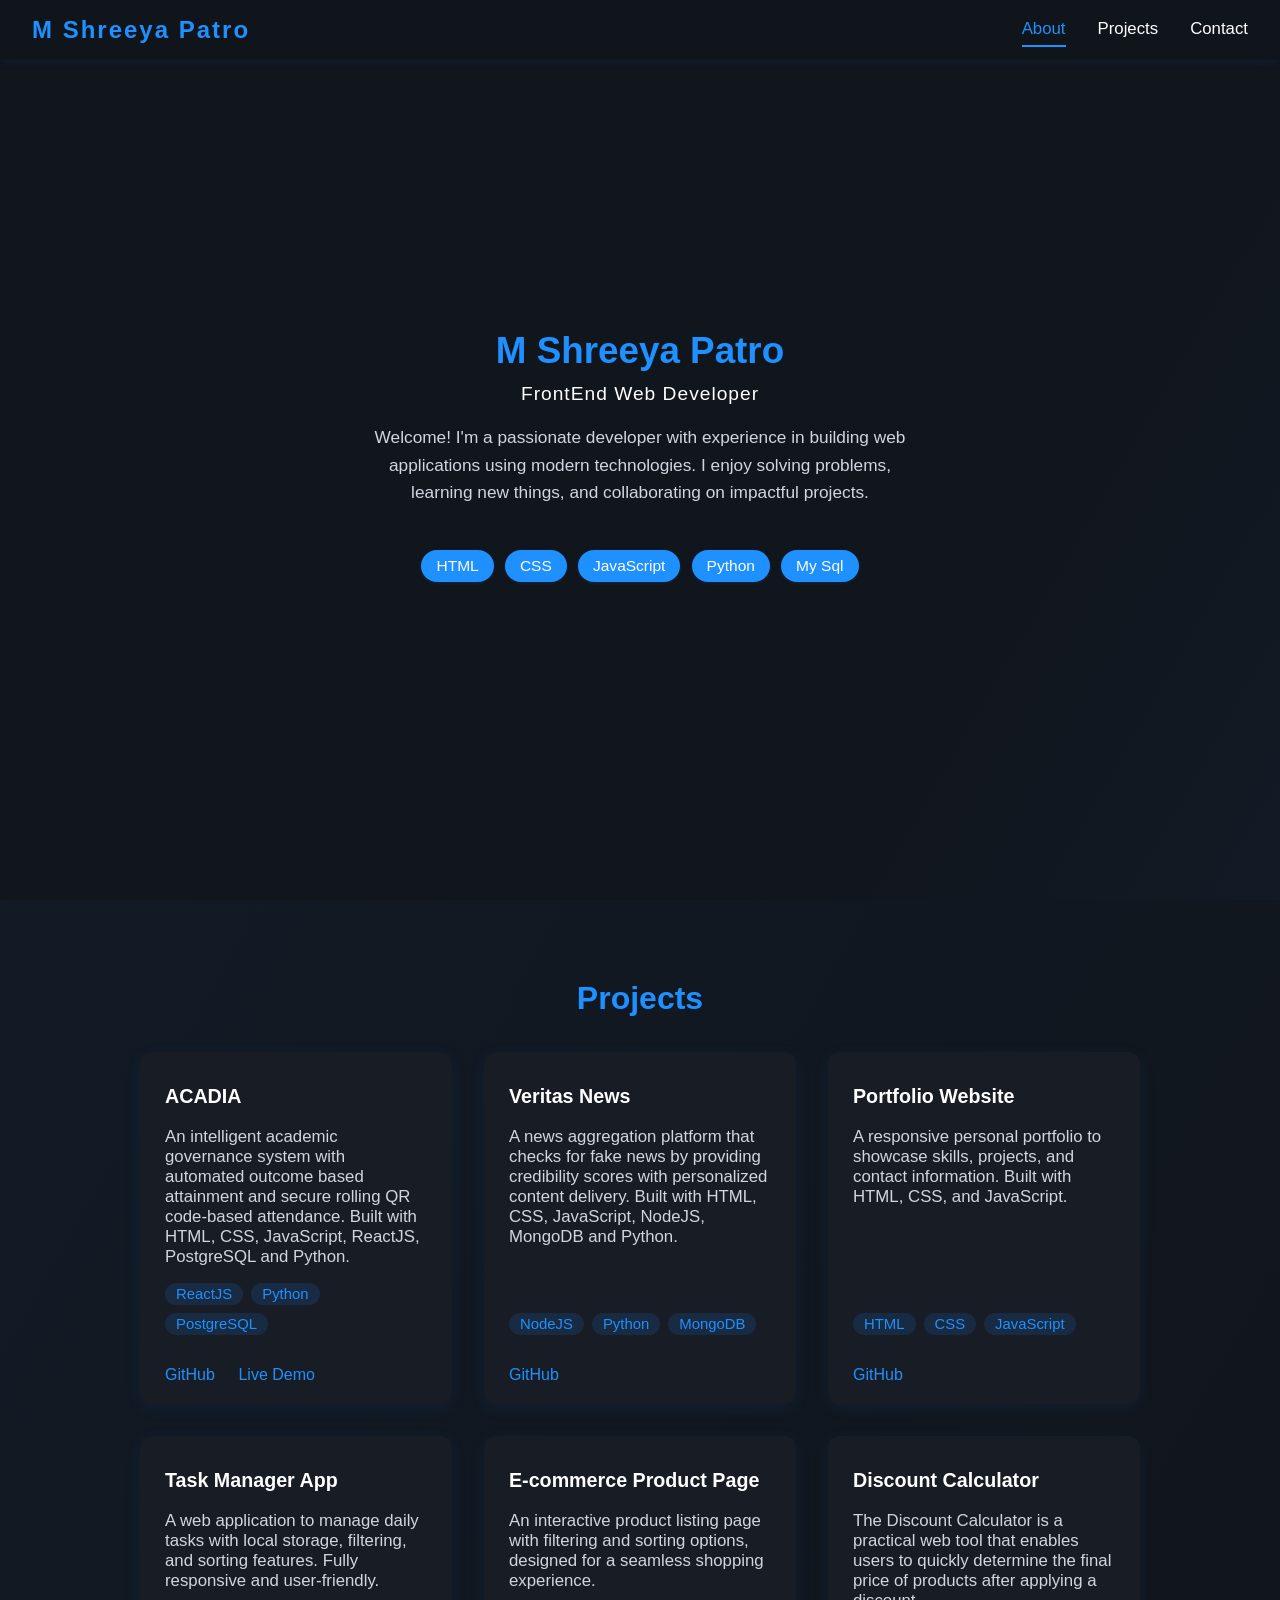
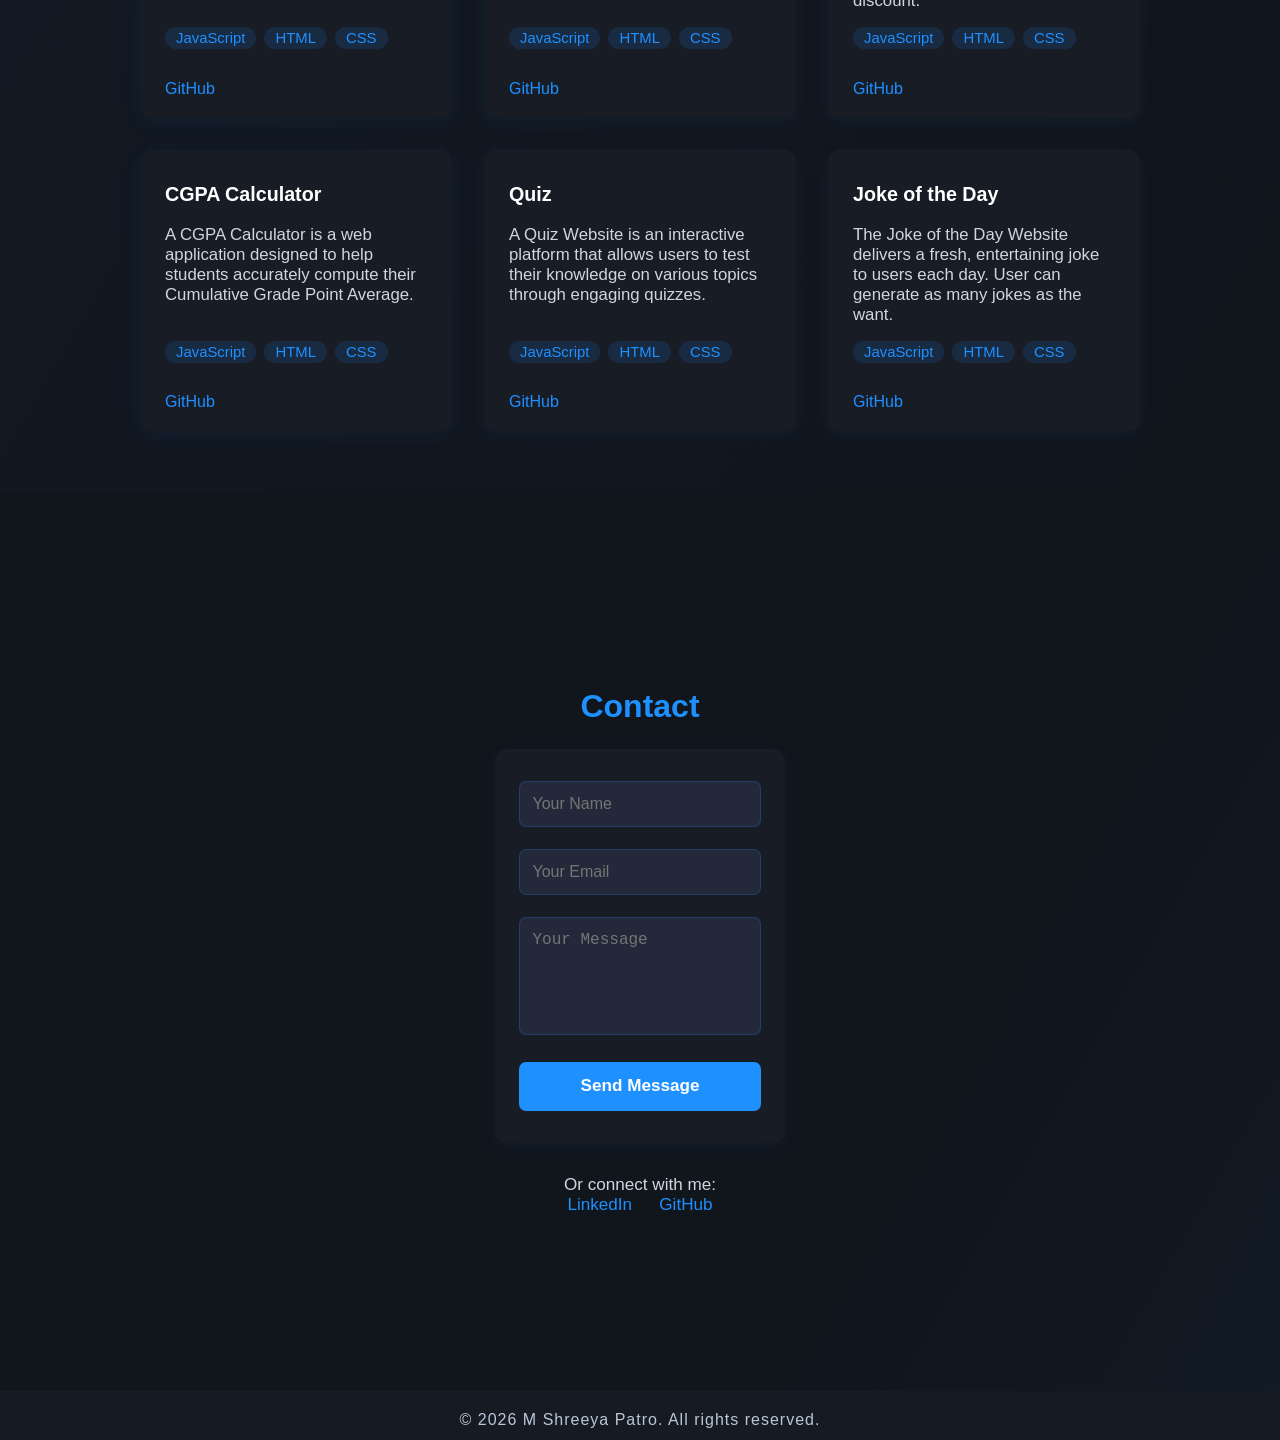
==== portfolio.html @ 54b832b2 "Project Pushed" ====
<!DOCTYPE html>
<html lang="en">
<head>
  <meta charset="UTF-8">
  <meta name="viewport" content="width=device-width, initial-scale=1">
  <title>M Shreeya Patro - Portfolio</title>
  <meta name="description" content="Personal portfolio showcasing skills and projects.">
 <link rel="stylesheet" href="portfolio.css">
</head>
<body>
  <!-- NAVIGATION -->
  <nav>
    <a href="#about" class="nav-logo">M Shreeya Patro</a>
    <div class="nav-links" id="navLinks">
      <a href="#about" class="active">About</a>
      <a href="#projects">Projects</a>
      <a href="#contact">Contact</a>
    </div>
    <div class="nav-toggle" id="navToggle" aria-label="Open navigation" tabindex="0">
      <span></span><span></span><span></span>
    </div>
  </nav>

  <!-- ABOUT SECTION -->
  <section id="about">
    
    <div class="about-title">M Shreeya Patro</div>
    <div class="about-role">FrontEnd Web Developer</div>
    <div class="about-desc">
      Welcome! I'm a passionate developer with experience in building web applications using modern technologies.  
      I enjoy solving problems, learning new things, and collaborating on impactful projects.
    </div>
    <div class="about-skills">
      <span class="skill-badge">HTML</span>
      <span class="skill-badge">CSS</span>
      <span class="skill-badge">JavaScript</span>
      <span class="skill-badge">Python</span>
      <span class="skill-badge">My Sql</span>
    </div>
  </section>

  <!-- PROJECTS SECTION -->
  <section id="projects">
    <div class="projects-title">Projects</div>
    <div class="projects-grid">
      <div class="project-card">
        <div class="project-title">ACADIA</div>
        <div class="project-desc">
          An intelligent academic governance system with automated outcome based attainment and secure rolling QR code-based attendance. Built with HTML, CSS, JavaScript, ReactJS, PostgreSQL and Python.
        </div>
        <div class="project-tags">
          <span class="project-tag">ReactJS</span>
          <span class="project-tag">Python</span>
          <span class="project-tag">PostgreSQL</span>
        </div>
        <div class="project-links">
          <a href="https://github.com/mshreeyapatro/ACADIA-CO-PO-MAPPING-SYSTEM" class="project-link" target="_blank">GitHub</a>
          <a href="https://smart-qr-attend.vercel.app/" class="project-link" target="_blank">Live Demo</a>
        </div>
      </div>
      <div class="project-card">
        <div class="project-title">Veritas News</div>
        <div class="project-desc">
          A news aggregation platform that checks for fake news by providing credibility scores with personalized content delivery. Built with HTML, CSS, JavaScript, NodeJS, MongoDB and Python.
        </div>
        <div class="project-tags">
          <span class="project-tag">NodeJS</span>
          <span class="project-tag">Python</span>
          <span class="project-tag">MongoDB</span>
        </div>
        <div class="project-links">
          <a href="https://github.com/mshreeyapatro/Veritas-News" class="project-link" target="_blank">GitHub</a>
        </div>
      </div>
      <div class="project-card">
        <div class="project-title">Portfolio Website</div>
        <div class="project-desc">
          A responsive personal portfolio to showcase skills, projects, and contact information. Built with HTML, CSS, and JavaScript.
        </div>
        <div class="project-tags">
          <span class="project-tag">HTML</span>
          <span class="project-tag">CSS</span>
          <span class="project-tag">JavaScript</span>
        </div>
        <div class="project-links">
          <a href="https://github.com/mshreeyapatro/M_Shreeya_Patro_Portfolio" class="project-link" target="_blank">GitHub</a>
        </div>
      </div>
      <div class="project-card">
        <div class="project-title">Task Manager App</div>
        <div class="project-desc">
          A web application to manage daily tasks with local storage, filtering, and sorting features. Fully responsive and user-friendly.
        </div>
        <div class="project-tags">
          <span class="project-tag">JavaScript</span>
          <span class="project-tag">HTML</span>
          <span class="project-tag">CSS</span>
        </div>
        <div class="project-links">
          <a href="https://github.com/mshreeyapatro/Task-4-Portfolio-Task-Manager-Product-Listing-Page" class="project-link" target="_blank">GitHub</a>
        </div>
      </div>
      <div class="project-card">
        <div class="project-title">E-commerce Product Page</div>
        <div class="project-desc">
          An interactive product listing page with filtering and sorting options, designed for a seamless shopping experience.
        </div>
        <div class="project-tags">
          <span class="project-tag">JavaScript</span>
          <span class="project-tag">HTML</span>
          <span class="project-tag">CSS</span>
        </div>
        <div class="project-links">
          <a href="https://github.com/mshreeyapatro/Task-4-Portfolio-Task-Manager-Product-Listing-Page" class="project-link" target="_blank">GitHub</a>
        </div>
      </div>
       <div class="project-card">
        <div class="project-title">Discount Calculator</div>
        <div class="project-desc">
          The Discount Calculator is a practical web tool that enables users to quickly determine the final price of products after applying a discount.
        </div>
        <div class="project-tags">
          <span class="project-tag">JavaScript</span>
          <span class="project-tag">HTML</span>
          <span class="project-tag">CSS</span>
        </div>
        <div class="project-links">
          <a href="https://github.com/mshreeyapatro/Task1-Discount-Calculator-Project" class="project-link" target="_blank">GitHub</a>
        </div>
      </div>
       <div class="project-card">
        <div class="project-title">CGPA Calculator</div>
        <div class="project-desc">
          A CGPA Calculator is a web application designed to help students accurately compute their Cumulative Grade Point Average. 
        </div>
        <div class="project-tags">
          <span class="project-tag">JavaScript</span>
          <span class="project-tag">HTML</span>
          <span class="project-tag">CSS</span>
        </div>
        <div class="project-links">
          <a href="https://github.com/mshreeyapatro/Task-2-CGPA-Calculator" class="project-link" target="_blank">GitHub</a>
        </div>
      </div>
       <div class="project-card">
        <div class="project-title">Quiz </div>
        <div class="project-desc">
          A Quiz Website is an interactive platform that allows users to test their knowledge on various topics through engaging quizzes. 
        </div>
        <div class="project-tags">
          <span class="project-tag">JavaScript</span>
          <span class="project-tag">HTML</span>
          <span class="project-tag">CSS</span>
        </div>
        <div class="project-links">
          <a href="https://github.com/mshreeyapatro/Task-3-Quiz-and-Joke-Website" class="project-link" target="_blank">GitHub</a>
        </div>
      </div>
       <div class="project-card">
        <div class="project-title">Joke of the Day</div>
        <div class="project-desc">
          The Joke of the Day Website delivers a fresh, entertaining joke to users each day. User can generate as many jokes as the want.
        </div>
        <div class="project-tags">
          <span class="project-tag">JavaScript</span>
          <span class="project-tag">HTML</span>
          <span class="project-tag">CSS</span>
        </div>
        <div class="project-links">
          <a href="https://github.com/mshreeyapatro/Task-3-Quiz-and-Joke-Website" class="project-link" target="_blank">GitHub</a>
        </div>
      </div>
    </div>
  </section>

  <!-- CONTACT SECTION -->
  <section id="contact">
    <div class="contact-title">Contact</div>
    <form class="contact-form" id="contactForm" autocomplete="off">
      <input type="text" name="name" placeholder="Your Name" required>
      <input type="email" name="email" placeholder="Your Email" required>
      <textarea name="message" rows="5" placeholder="Your Message" required></textarea>
      <button type="submit">Send Message</button>
      <div id="formMsg" style="color:var(--blue);font-size:1.05rem;margin-top:0.5rem;display:none;"></div>
    </form>
    <div class="contact-info">
      <div>Or connect with me:</div>
      <a href="https://linkedin.com/m-shreeya-patro/" target="_blank">LinkedIn</a>
      <a href="https://github.com/mshreeyapatro" target="_blank">GitHub</a>
    </div>
  </section>

  <footer>
    &copy; 2026 M Shreeya Patro. All rights reserved.
  </footer>

 <script src="portfolio.js"></script>
</body>
</html>
---- portfolio.css ----
:root {
    --black: #11151c;
    --blue: #1e90ff;
    --white: #ffffff;
    --gray: #f6f7fb;
    --nav-height: 60px;
}
* { box-sizing: border-box; margin: 0; padding: 0; }
html { scroll-behavior: smooth; }
body {
    font-family: 'Segoe UI', 'Arial', sans-serif;
    background: var(--black);
    color: var(--white);
    min-height: 100vh;
}
/* NAVIGATION */
nav {
    position: fixed;
    top: 0; left: 0; right: 0;
    height: var(--nav-height);
    background: rgba(17,21,28,0.97);
    display: flex;
    align-items: center;
    justify-content: space-between;
    padding: 0 2rem;
    z-index: 100;
    box-shadow: 0 2px 8px rgba(30,144,255,0.08);
}
.nav-logo {
    font-size: 1.5rem;
    font-weight: bold;
    letter-spacing: 2px;
    color: var(--blue);
    text-decoration: none;
}
.nav-links {
    display: flex;
    gap: 2rem;
}
.nav-links a {
    color: var(--white);
    text-decoration: none;
    font-size: 1.05rem;
    font-weight: 500;
    padding: 6px 0;
    border-bottom: 2px solid transparent;
    transition: border-color 0.2s;
}
.nav-links a:hover, .nav-links a.active {
    border-bottom: 2px solid var(--blue);
    color: var(--blue);
}
.nav-toggle {
    display: none;
    flex-direction: column;
    cursor: pointer;
    gap: 4px;
}
.nav-toggle span {
    width: 26px;
    height: 3px;
    background: var(--white);
    border-radius: 2px;
    transition: all 0.3s;
}
/* HERO / ABOUT SECTION */
section {
    padding: 80px 0 60px 0;
    min-height: 100vh;
    display: flex;
    align-items: center;
    justify-content: center;
    flex-direction: column;
    scroll-margin-top: var(--nav-height);
}
#about {
    background: linear-gradient(120deg, var(--black) 70%, #1e90ff0a 100%);
    text-align: center;
}
.avatar {
    width: 120px;
    height: 120px;
    border-radius: 50%;
    object-fit: cover;
    border: 4px solid var(--blue);
    margin-bottom: 1.5rem;
    background: var(--gray);
}
.about-title {
    font-size: 2.3rem;
    font-weight: bold;
    margin-bottom: 0.7rem;
    color: var(--blue);
}
.about-role {
    font-size: 1.2rem;
    color: var(--white);
    margin-bottom: 1.2rem;
    letter-spacing: 1px;
}
.about-desc {
    max-width: 550px;
    margin: 0 auto 1.5rem auto;
    color: #d0d6e0;
    font-size: 1.08rem;
    line-height: 1.6;
}
.about-skills {
    margin-top: 1.2rem;
    display: flex;
    flex-wrap: wrap;
    gap: 0.7rem;
    justify-content: center;
}
.skill-badge {
    background: var(--blue);
    color: var(--white);
    border-radius: 16px;
    padding: 7px 15px;
    font-size: 0.97rem;
    font-weight: 500;
    box-shadow: 0 1px 4px #1e90ff22;
    margin-bottom: 0.5rem;
}
/* PROJECTS SECTION */
#projects {
    background: linear-gradient(120deg, #1e90ff0a 0%, var(--black) 100%);
}
.projects-title {
    font-size: 2rem;
    color: var(--blue);
    margin-bottom: 2.2rem;
    text-align: center;
    font-weight: bold;
}
.projects-grid {
    display: grid;
    grid-template-columns: repeat(auto-fit, minmax(310px, 1fr));
    gap: 2rem;
    max-width: 1000px;
    margin: 0 auto;
}
.project-card {
    background: #181c25;
    border-radius: 12px;
    box-shadow: 0 4px 18px #1e90ff11;
    padding: 2rem 1.5rem 1.2rem 1.5rem;
    display: flex;
    flex-direction: column;
    gap: 1rem;
    transition: transform 0.15s, box-shadow 0.2s;
    border: 1.5px solid transparent;
}
.project-card:hover {
    transform: translateY(-7px) scale(1.02);
    box-shadow: 0 8px 32px #1e90ff22;
    border-color: var(--blue);
}
.project-title {
    color: var(--white);
    font-size: 1.23rem;
    font-weight: 600;
    margin-bottom: 0.2rem;
}
.project-desc {
    color: #d0d6e0;
    font-size: 1.05rem;
    flex: 1;
}
.project-tags {
    display: flex;
    gap: 0.5rem;
    flex-wrap: wrap;
    margin-bottom: 0.4rem;
}
.project-tag {
    background: #1e90ff22;
    color: var(--blue);
    border-radius: 12px;
    padding: 3px 11px;
    font-size: 0.93rem;
    font-weight: 500;
}
.project-links {
    margin-top: 0.5rem;
}
.project-link {
    color: var(--blue);
    text-decoration: none;
    font-weight: 500;
    margin-right: 1.2rem;
    transition: color 0.2s;
}
.project-link:hover {
    color: #63b3ff;
    text-decoration: underline;
}
/* CONTACT SECTION */
#contact {
    background: linear-gradient(120deg, var(--black) 70%, #1e90ff0a 100%);
}
.contact-title {
    font-size: 2rem;
    color: var(--blue);
    margin-bottom: 1.5rem;
    font-weight: bold;
    text-align: center;
}
.contact-form {
    max-width: 420px;
    margin: 0 auto;
    background: #181c25;
    border-radius: 12px;
    padding: 2rem 1.5rem;
    box-shadow: 0 4px 18px #1e90ff11;
    display: flex;
    flex-direction: column;
    gap: 1.1rem;
}
.contact-form input, .contact-form textarea {
    width: 100%;
    padding: 0.8rem;
    border-radius: 7px;
    border: 1.5px solid #1e90ff33;
    background: #23293a;
    color: var(--white);
    font-size: 1rem;
    margin-bottom: 0.3rem;
    transition: border-color 0.2s;
    resize: none;
}
.contact-form input:focus, .contact-form textarea:focus {
    outline: none;
    border-color: var(--blue);
}
.contact-form button {
    background: var(--blue);
    color: var(--white);
    border: none;
    border-radius: 7px;
    padding: 0.9rem 0;
    font-size: 1.07rem;
    font-weight: 600;
    cursor: pointer;
    transition: background 0.2s;
    margin-top: 0.3rem;
}
.contact-form button:hover {
    background: #156fcc;
}
.contact-info {
    margin-top: 2rem;
    text-align: center;
    color: #d0d6e0;
    font-size: 1.07rem;
}
.contact-info a {
    color: var(--blue);
    text-decoration: none;
    margin: 0 0.7rem;
    font-weight: 500;
}
.contact-info a:hover {
    text-decoration: underline;
    color: #63b3ff;
}
/* FOOTER */
footer {
    text-align: center;
    padding: 1.2rem 0 0.7rem 0;
    color: #b9c7d8;
    font-size: 1rem;
    background: #161a22;
    margin-top: 0;
    letter-spacing: 1px;
}
/* RESPONSIVE */
@media (max-width: 900px) {
    .projects-grid {
    grid-template-columns: 1fr;
    }
    nav {
    padding: 0 1rem;
    }
}
@media (max-width: 700px) {
    .about-title { font-size: 1.55rem; }
    .projects-title, .contact-title { font-size: 1.3rem; }
    section { padding: 70px 0 45px 0; }
    .contact-form { padding: 1.2rem 0.7rem; }
}
@media (max-width: 600px) {
    nav {
    flex-direction: row;
    padding: 0 0.7rem;
    height: auto;
    }
    .nav-links {
    position: absolute;
    top: var(--nav-height);
    left: 0;
    width: 100vw;
    background: #181c25ee;
    flex-direction: column;
    gap: 0;
    display: none;
    z-index: 99;
    }
    .nav-links.open {
    display: flex;
    animation: fadeIn 0.2s;
    }
    .nav-links a {
    padding: 16px 0;
    border-bottom: 1px solid #23293a;
    text-align: center;
    font-size: 1.13rem;
    }
    .nav-toggle {
    display: flex;
    }
    section {
    padding: 65px 0 40px 0;
    }
}
@keyframes fadeIn {
    from { opacity: 0; }
    to { opacity: 1; }
}
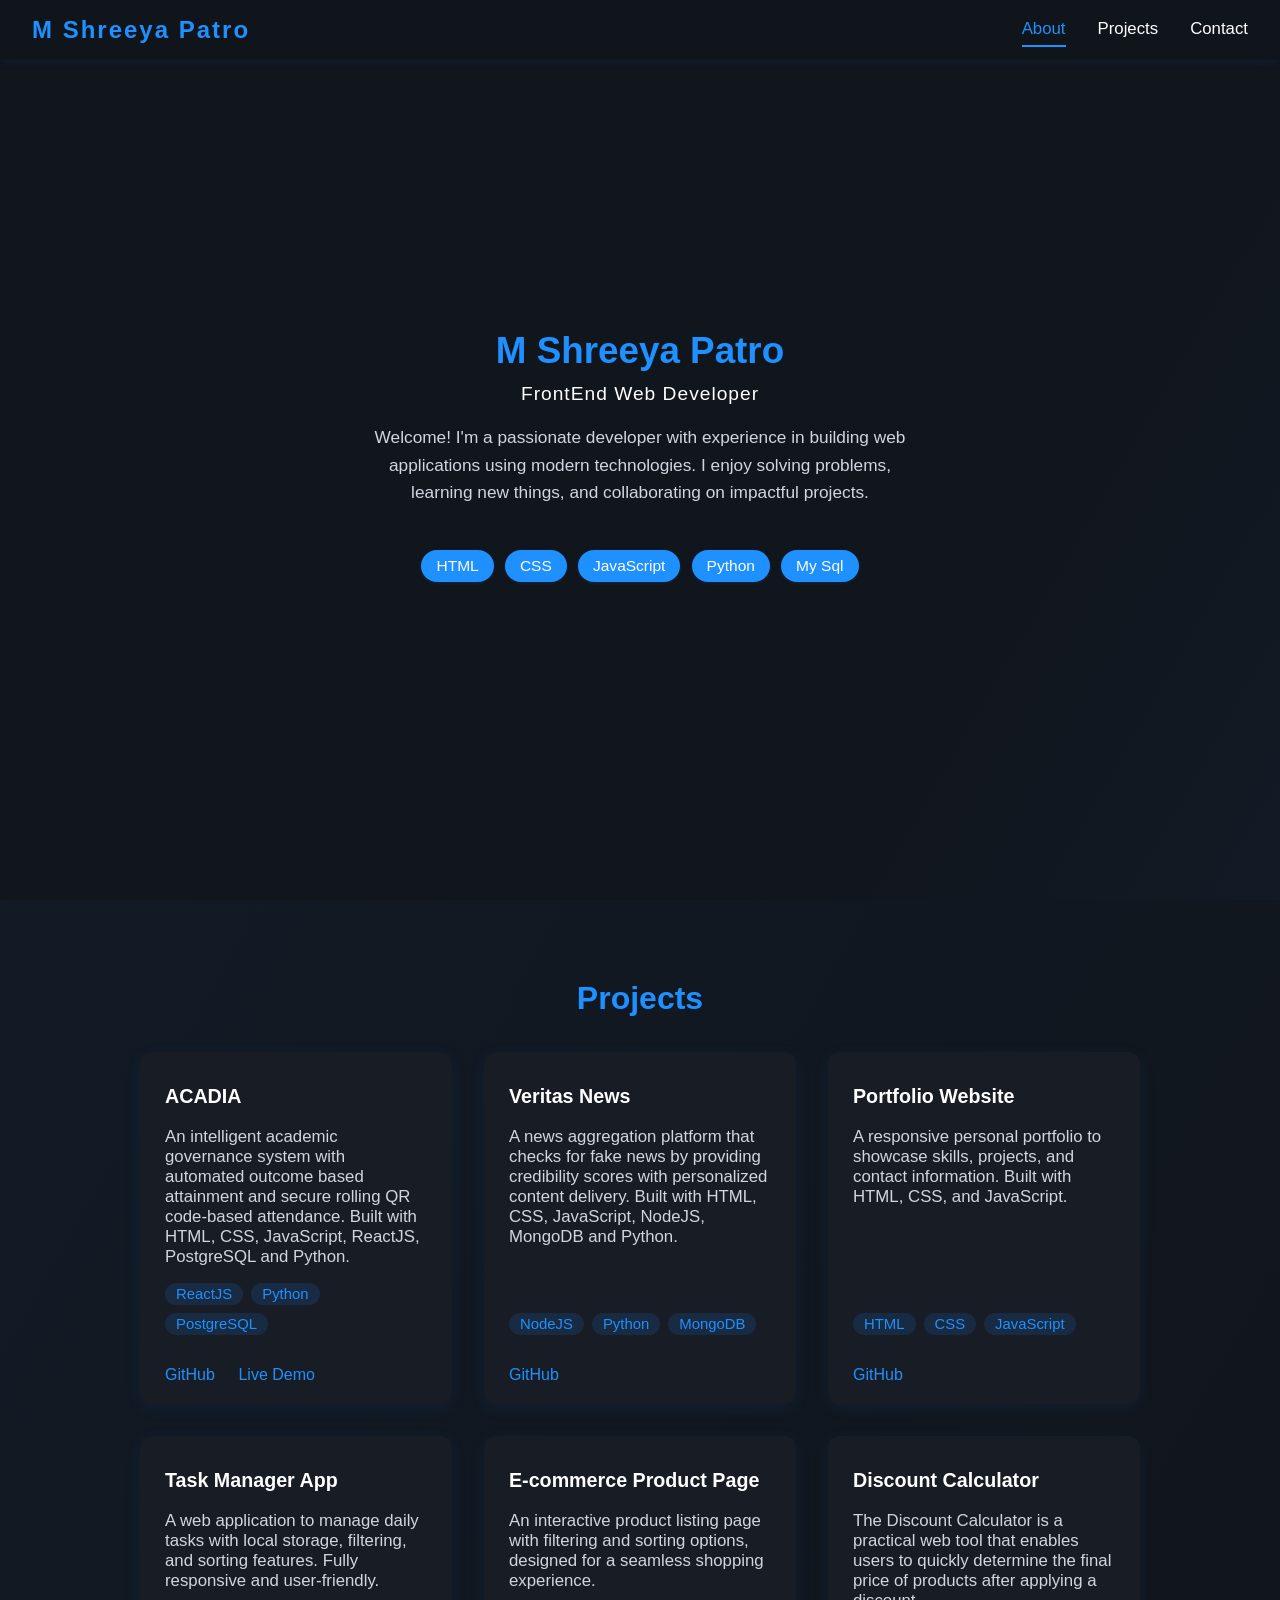
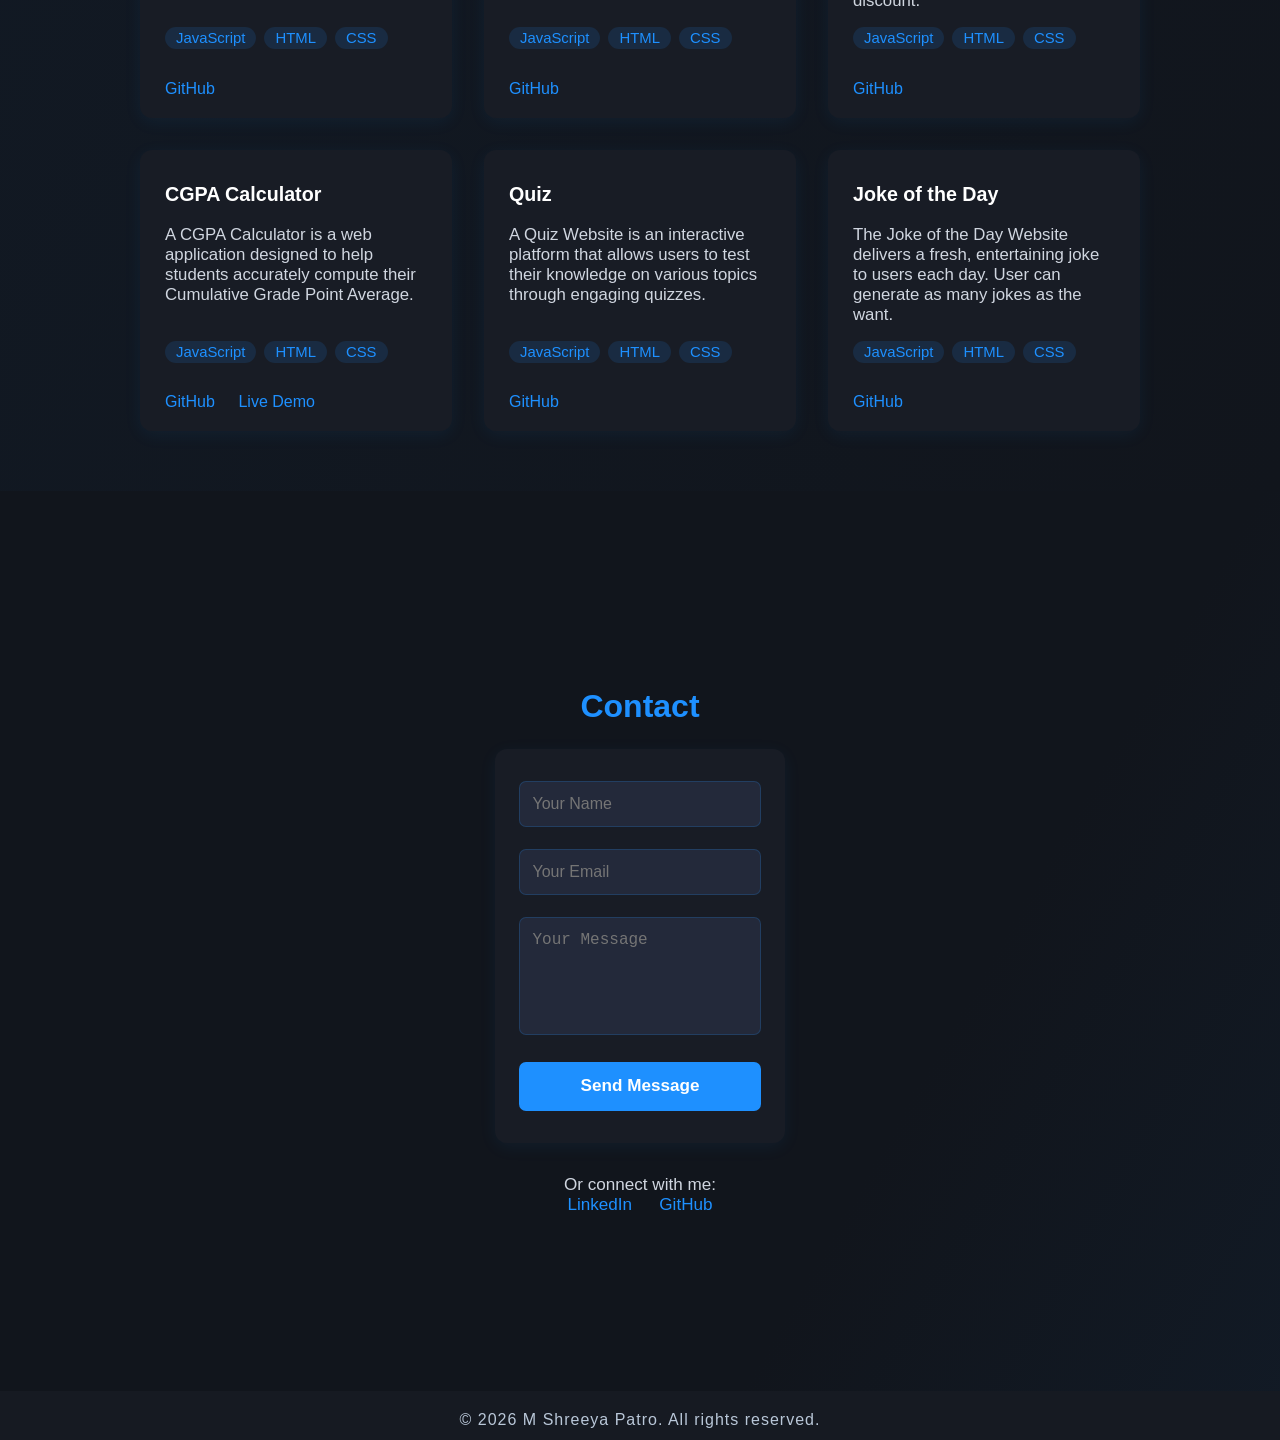
==== commit 32209293: "Project Pushed" ====
--- a/portfolio.html
+++ b/portfolio.html
@@ -140,6 +140,7 @@
         </div>
         <div class="project-links">
           <a href="https://github.com/mshreeyapatro/Task-2-CGPA-Calculator" class="project-link" target="_blank">GitHub</a>
+          <a href="https://mshreeyapatro.github.io/Task-2-CGPA-Calculator/" class="project-link" target="_blank">Live Demo</a>
         </div>
       </div>
        <div class="project-card">
